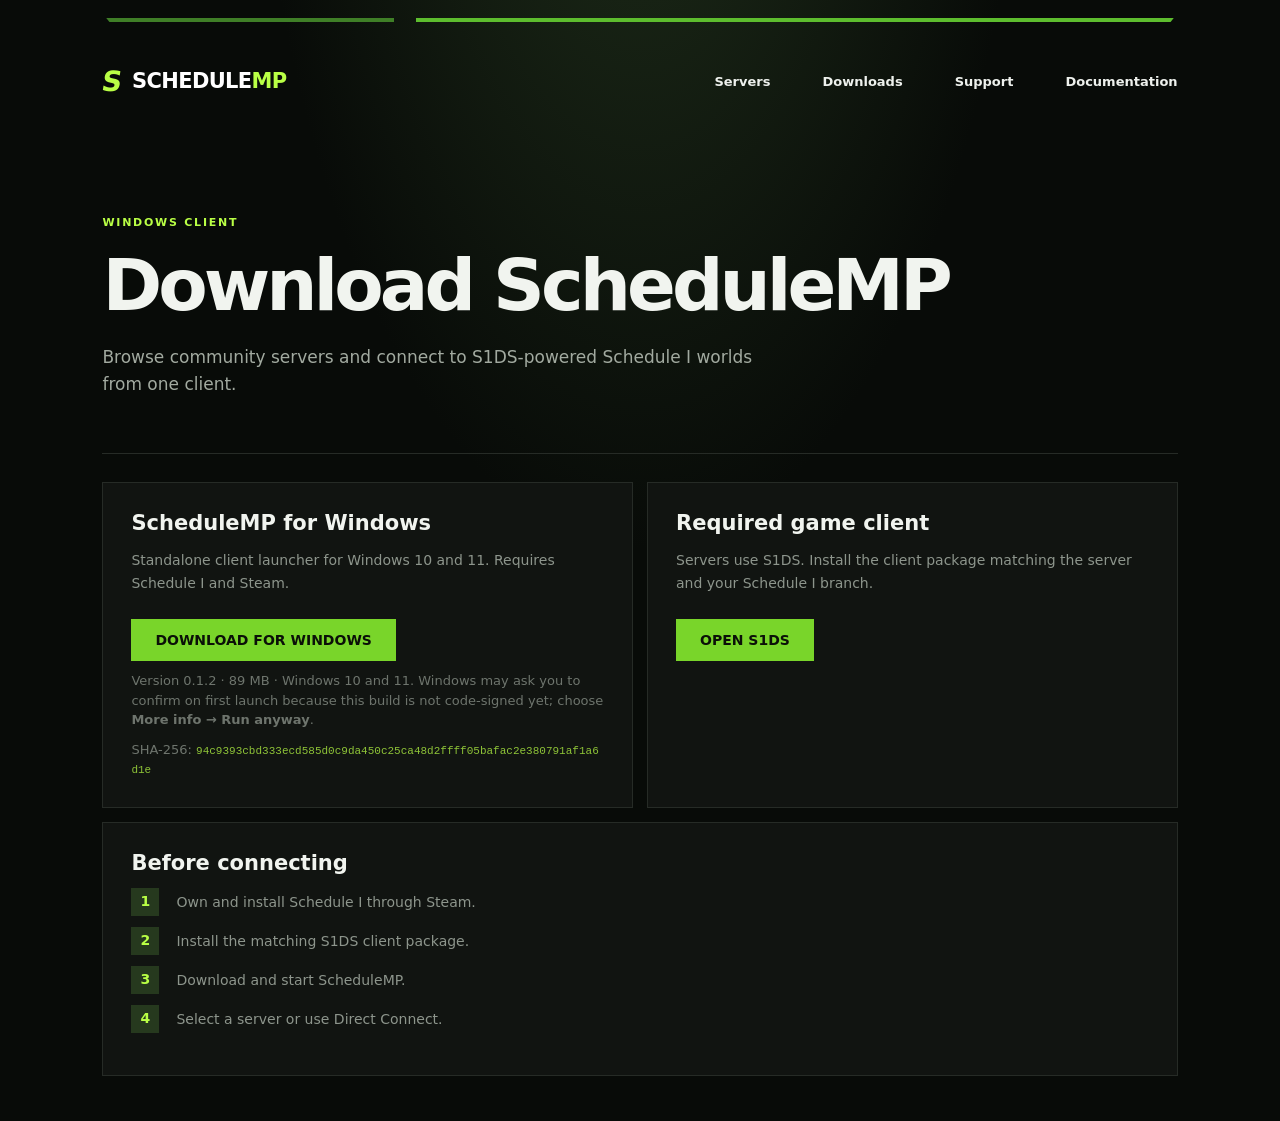
==== downloads/index.html @ af7a6484 "Add in-game auto-connect bridge to ScheduleMP 0.1.2" ====
<!doctype html><html lang="en"><head><meta charset="utf-8"><meta name="viewport" content="width=device-width,initial-scale=1"><title>Downloads — ScheduleMP</title><link rel="stylesheet" href="/styles.css"><link rel="stylesheet" href="/content-pages.css"></head><body><div class="accent-line"></div><header class="topbar"><a class="brand" href="/"><span class="brand-mark">S</span><strong>SCHEDULE<span>MP</span></strong></a><nav><a href="/">Servers</a><a href="/downloads">Downloads</a><a href="/support">Support</a><a href="/docs">Documentation</a></nav></header><main class="content-page"><section class="page-hero"><p class="eyebrow">WINDOWS CLIENT</p><h1>Download ScheduleMP</h1><p>Browse community servers and connect to S1DS-powered Schedule I worlds from one client.</p></section><section class="content-grid"><article class="content-card"><h2>ScheduleMP for Windows</h2><p>Standalone client launcher for Windows 10 and 11. Requires Schedule I and Steam.</p><a class="green-button" href="/files/ScheduleMP.exe">DOWNLOAD FOR WINDOWS</a><p class="note">Version 0.1.2 &middot; 89 MB &middot; Windows 10 and 11. Windows may ask you to confirm on first launch because this build is not code-signed yet; choose <strong>More info &rarr; Run anyway</strong>.</p><p class="note">SHA-256: <code>94c9393cbd333ecd585d0c9da450c25ca48d2ffff05bafac2e380791af1a6d1e</code></p></article><article class="content-card"><h2>Required game client</h2><p>Servers use S1DS. Install the client package matching the server and your Schedule I branch.</p><a class="green-button" href="https://s1servers.com/">OPEN S1DS</a></article><article class="content-card wide"><h2>Before connecting</h2><ol class="steps"><li>Own and install Schedule I through Steam.</li><li>Install the matching S1DS client package.</li><li>Download and start ScheduleMP.</li><li>Select a server or use Direct Connect.</li></ol></article></section></main></body></html>
---- styles.css ----
:root{color-scheme:dark;--bg:#080b08;--surface:#111411;--surface2:#171a17;--line:#262b26;--text:#f1f4ef;--muted:#8d958c;--green:#79d52a;--lime:#b9ff45;font-family:Inter,"Segoe UI",system-ui,sans-serif}*{box-sizing:border-box}body{margin:0;min-height:100vh;color:var(--text);background:radial-gradient(ellipse at 50% -30%,#20301b 0,transparent 43%),var(--bg);font-size:14px}.accent-line{position:fixed;z-index:10;top:18px;left:8.3%;right:8.3%;height:4px;background:linear-gradient(90deg,#3f7f27 0 27%,transparent 27% 29%,#5dbd2e 29% 100%);clip-path:polygon(0 0,100% 0,99.7% 100%,.3% 100%)}.topbar{width:min(1600px,84%);height:148px;margin:auto;display:flex;align-items:center;justify-content:space-between;padding-top:14px}.brand{display:flex;align-items:center;gap:10px;color:#fff;text-decoration:none;font-size:21px;letter-spacing:-.03em}.brand strong span{color:var(--lime)}.brand-mark{font-weight:900;color:var(--lime);font-size:28px;transform:skew(-9deg)}nav{display:flex;gap:52px}nav a{color:#eef1ed;text-decoration:none;font-weight:700;font-size:13px}nav a:hover{color:var(--lime)}main{width:min(1600px,84%);margin:auto;padding-bottom:45px}.search-row{display:grid;grid-template-columns:1fr auto auto auto;gap:10px}.search-wrap{height:42px;border:1px solid var(--line);background:#0d100d;display:flex;align-items:center;padding:0 11px}.search-wrap>span{color:#697168;font-size:21px;margin-right:8px}.search-wrap input{flex:1;height:100%;border:0;outline:0;background:transparent;color:#fff;font:inherit}.search-wrap button{border:0;background:#1d211d;color:#a8afa7;border-radius:4px;font-size:18px}.dark-button,.green-button{height:42px;border:0;padding:0 24px;font-weight:800;color:#fff;background:#171a17;cursor:pointer}.dark-button:hover{background:#222622}.dark-button.square{padding:0;width:44px}.green-button{background:var(--green);color:#0b1008}.green-button:hover{background:#91eb41}.query-help{height:28px;color:#90978e;font-size:11px;padding:6px 10px;border:1px solid #202420;border-top:0;background:#0d100d}.query-help code{background:#282d28;color:#c8cfc6;padding:2px 5px}.filter-panel{margin-top:10px;padding:14px 18px;background:var(--surface2);border:1px solid var(--line);display:flex;gap:28px;align-items:end}.filter-panel[hidden]{display:none}.filter-panel label{display:grid;gap:6px;color:var(--muted);font-size:12px}.filter-panel label:not(:first-child){display:flex;align-items:center;padding-bottom:8px}.filter-panel select{background:#0d100d;color:#fff;border:1px solid #303630;padding:8px 12px;min-width:180px}.browser-grid{display:grid;grid-template-columns:minmax(0,2.25fr) minmax(320px,1fr);gap:12px;margin-top:10px;min-height:675px}.results-panel,.featured-panel{background:var(--surface);border:1px solid #181c18}.panel-title{height:52px;padding:0 18px;display:flex;align-items:center;justify-content:space-between;border-bottom:1px solid var(--line);font-size:12px}.panel-title span{color:#707870;font-size:10px}.server-list{padding:7px}.server{display:grid;grid-template-columns:48px minmax(0,1fr) 82px 92px 42px 106px;gap:13px;align-items:center;min-height:68px;padding:8px 12px;border-bottom:1px solid #242824;cursor:pointer}.server:hover{background:#1b1f1b}.server-icon{display:grid;place-items:center;width:42px;height:42px;border-radius:4px;background:linear-gradient(140deg,#99e839,#477725);color:#102008;font-size:21px;font-weight:900}.server h3{margin:0 0 5px;font-size:14px}.server p{margin:0;color:var(--muted);font-size:11px;white-space:nowrap;overflow:hidden;text-overflow:ellipsis}.server-tags{margin-top:5px;color:#7d857c;font-size:10px}.population strong{font-size:13px}.population span,.peak span{display:block;color:#757d75;font-size:10px;margin-top:3px}.favorite{border:0;background:transparent;color:#656d65;font-size:19px;cursor:pointer}.favorite.on{color:var(--lime)}.join{min-width:106px;white-space:nowrap;border:1px solid #4d5e45;background:#263120;color:#dfffbe;font-weight:800;padding:9px;cursor:pointer}.join:hover{background:var(--green);color:#0b1008}.featured-list{padding:12px 18px}.featured{display:grid;grid-template-columns:38px minmax(0,1fr) auto;gap:10px;align-items:center;padding:9px 0;cursor:pointer}.featured:hover h4{color:var(--lime)}.featured .server-icon{width:32px;height:32px;font-size:16px}.featured h4{margin:0 0 4px;font-size:12px}.featured p{margin:0;white-space:nowrap;overflow:hidden;text-overflow:ellipsis;color:#858d84;font-size:10px}.featured-count{text-align:right;color:#c3c9c1;font-size:12px}.featured-count small{display:block;color:#747c73;margin-top:3px}.featured-footer{margin:8px 18px;padding-top:14px;border-top:1px solid var(--line);color:#656d65;font-size:10px}.empty{display:grid;place-items:center;min-height:570px;color:#747c73;text-align:center}.empty strong{display:block;color:#aeb5ac;margin-bottom:7px}dialog{width:min(570px,calc(100% - 30px));border:1px solid #353d34;background:#151915;color:#fff;padding:0;box-shadow:0 25px 100px #000}dialog::backdrop{background:#000b;backdrop-filter:blur(3px)}dialog form{padding:32px;display:grid;grid-template-columns:1fr 130px;gap:15px}dialog h2{font-size:28px;margin:0}dialog p{grid-column:1/-1;margin:0;color:var(--muted)}dialog .eyebrow{color:var(--lime);font-size:10px;letter-spacing:.16em;font-weight:900}.dialog-close{position:absolute;right:15px;top:12px;border:0;background:none;color:#aaa;font-size:25px}dialog label{color:#a8afa7;font-size:11px}dialog input{display:block;width:100%;margin-top:7px;padding:12px;background:#0b0e0b;color:#fff;border:1px solid #343a34}dialog label:nth-of-type(3),dialog .green-button{grid-column:1/-1}#toast{position:fixed;right:24px;bottom:24px;padding:12px 17px;background:#202620;border:1px solid #455244;opacity:0;transform:translateY(10px);transition:.2s;pointer-events:none}#toast.show{opacity:1;transform:none}@media(max-width:1000px){.topbar,main{width:94%}nav{gap:18px}.browser-grid{grid-template-columns:1fr}.featured-panel{display:none}.server{grid-template-columns:42px minmax(0,1fr) 75px 42px 106px}.peak{display:none}}@media(max-width:700px){.topbar{height:auto;padding:48px 0 24px}.topbar nav{display:none}.search-row{grid-template-columns:1fr auto}.search-wrap{grid-column:1/-1}.dark-button.square{display:none}.browser-grid{min-height:500px}.server{grid-template-columns:38px 1fr 68px}.server .join{grid-column:2/-1}.server-tags{display:none}.empty{min-height:400px}.query-help{height:auto}.filter-panel{flex-direction:column;align-items:start}}
---- content-pages.css ----
.content-page{max-width:1100px}.page-hero{padding:55px 0 38px;border-bottom:1px solid var(--line)}.page-hero .eyebrow{color:var(--lime);font-size:11px;font-weight:900;letter-spacing:.16em}.page-hero h1{font-size:clamp(38px,7vw,72px);letter-spacing:-.055em;margin:8px 0 15px}.page-hero p{max-width:690px;color:#a2aaa0;font-size:17px;line-height:1.6}.content-grid{display:grid;grid-template-columns:repeat(2,1fr);gap:14px;margin-top:28px}.content-card{background:var(--surface);border:1px solid var(--line);padding:28px}.content-card h2{margin:0 0 10px;font-size:21px}.content-card p,.content-card li{color:var(--muted);line-height:1.65}.content-card .green-button{display:inline-flex;align-items:center;text-decoration:none;margin-top:10px}.content-card code{color:var(--lime)}.wide{grid-column:1/-1}.steps{counter-reset:step;list-style:none;padding:0}.steps li{counter-increment:step;margin:16px 0;padding-left:45px;position:relative}.steps li:before{content:counter(step);position:absolute;left:0;top:-3px;width:28px;height:28px;display:grid;place-items:center;background:#26391e;color:var(--lime);font-weight:900}@media(max-width:700px){.content-grid{grid-template-columns:1fr}.wide{grid-column:auto}}

/* Download metadata under the button: version, size, SmartScreen note, checksum. */
.content-card .note {
  margin: 10px 0 0;
  font-size: 13px;
  line-height: 1.5;
  opacity: 0.75;
}
.content-card .note code {
  font-family: ui-monospace, SFMono-Regular, Menlo, Consolas, monospace;
  font-size: 11px;
  word-break: break-all;
}
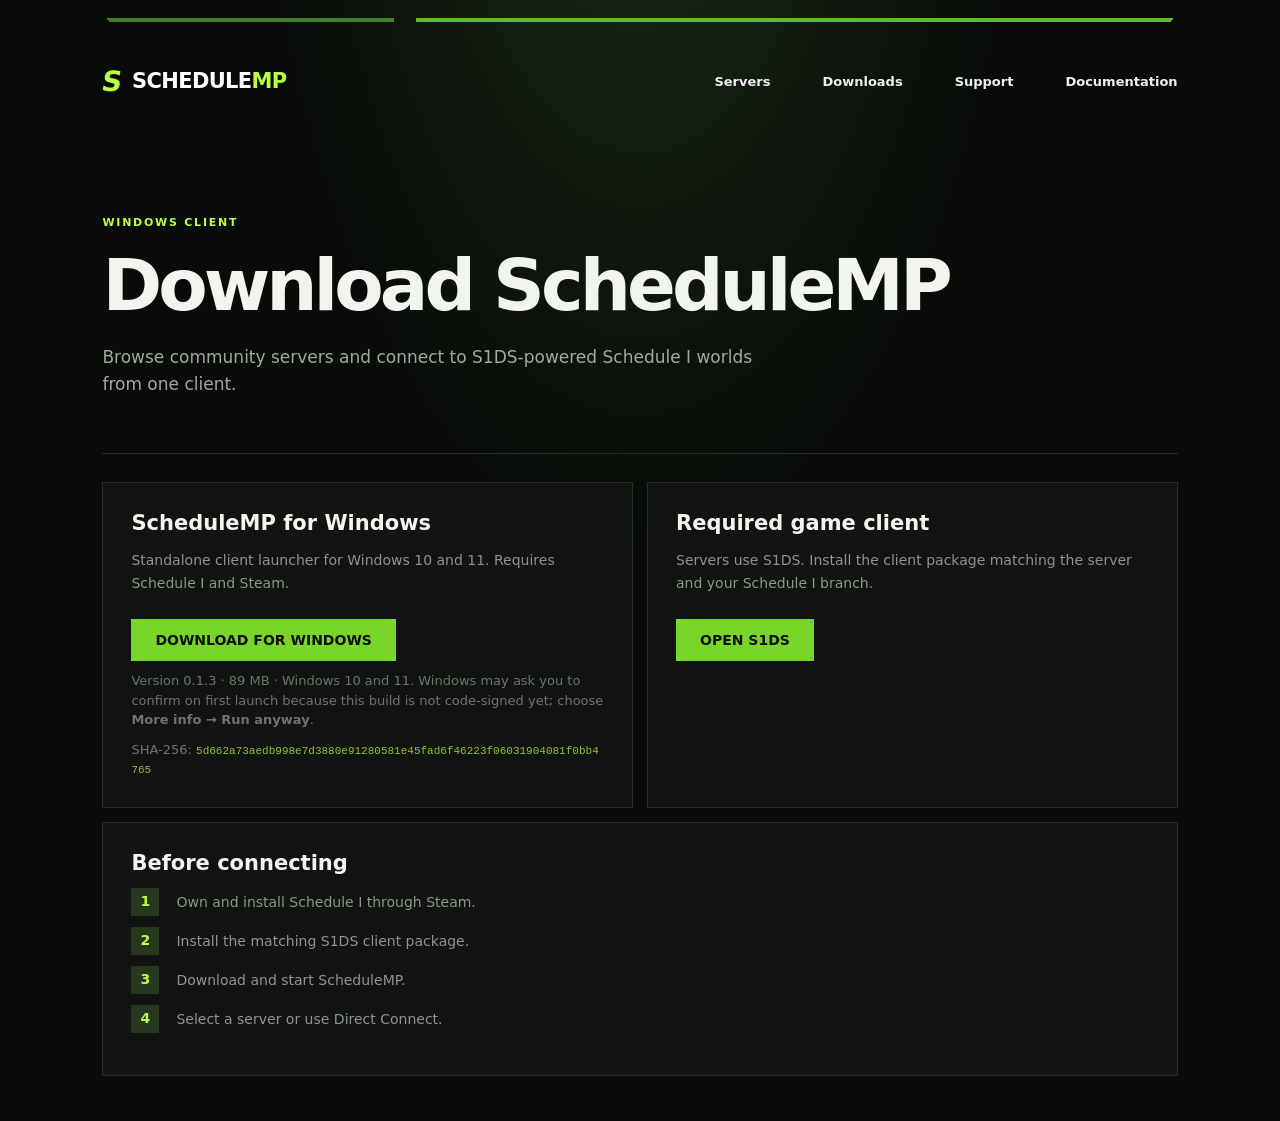
==== commit 2c3620fa: "Publish local-server aware ScheduleMP 0.1.3 launcher" ====
--- a/downloads/index.html
+++ b/downloads/index.html
@@ -1 +1 @@
-<!doctype html><html lang="en"><head><meta charset="utf-8"><meta name="viewport" content="width=device-width,initial-scale=1"><title>Downloads — ScheduleMP</title><link rel="stylesheet" href="/styles.css"><link rel="stylesheet" href="/content-pages.css"></head><body><div class="accent-line"></div><header class="topbar"><a class="brand" href="/"><span class="brand-mark">S</span><strong>SCHEDULE<span>MP</span></strong></a><nav><a href="/">Servers</a><a href="/downloads">Downloads</a><a href="/support">Support</a><a href="/docs">Documentation</a></nav></header><main class="content-page"><section class="page-hero"><p class="eyebrow">WINDOWS CLIENT</p><h1>Download ScheduleMP</h1><p>Browse community servers and connect to S1DS-powered Schedule I worlds from one client.</p></section><section class="content-grid"><article class="content-card"><h2>ScheduleMP for Windows</h2><p>Standalone client launcher for Windows 10 and 11. Requires Schedule I and Steam.</p><a class="green-button" href="/files/ScheduleMP.exe">DOWNLOAD FOR WINDOWS</a><p class="note">Version 0.1.2 &middot; 89 MB &middot; Windows 10 and 11. Windows may ask you to confirm on first launch because this build is not code-signed yet; choose <strong>More info &rarr; Run anyway</strong>.</p><p class="note">SHA-256: <code>94c9393cbd333ecd585d0c9da450c25ca48d2ffff05bafac2e380791af1a6d1e</code></p></article><article class="content-card"><h2>Required game client</h2><p>Servers use S1DS. Install the client package matching the server and your Schedule I branch.</p><a class="green-button" href="https://s1servers.com/">OPEN S1DS</a></article><article class="content-card wide"><h2>Before connecting</h2><ol class="steps"><li>Own and install Schedule I through Steam.</li><li>Install the matching S1DS client package.</li><li>Download and start ScheduleMP.</li><li>Select a server or use Direct Connect.</li></ol></article></section></main></body></html>
+<!doctype html><html lang="en"><head><meta charset="utf-8"><meta name="viewport" content="width=device-width,initial-scale=1"><title>Downloads — ScheduleMP</title><link rel="stylesheet" href="/styles.css"><link rel="stylesheet" href="/content-pages.css"></head><body><div class="accent-line"></div><header class="topbar"><a class="brand" href="/"><span class="brand-mark">S</span><strong>SCHEDULE<span>MP</span></strong></a><nav><a href="/">Servers</a><a href="/downloads">Downloads</a><a href="/support">Support</a><a href="/docs">Documentation</a></nav></header><main class="content-page"><section class="page-hero"><p class="eyebrow">WINDOWS CLIENT</p><h1>Download ScheduleMP</h1><p>Browse community servers and connect to S1DS-powered Schedule I worlds from one client.</p></section><section class="content-grid"><article class="content-card"><h2>ScheduleMP for Windows</h2><p>Standalone client launcher for Windows 10 and 11. Requires Schedule I and Steam.</p><a class="green-button" href="/files/ScheduleMP.exe">DOWNLOAD FOR WINDOWS</a><p class="note">Version 0.1.3 &middot; 89 MB &middot; Windows 10 and 11. Windows may ask you to confirm on first launch because this build is not code-signed yet; choose <strong>More info &rarr; Run anyway</strong>.</p><p class="note">SHA-256: <code>5d662a73aedb998e7d3880e91280581e45fad6f46223f06031904081f0bb4765</code></p></article><article class="content-card"><h2>Required game client</h2><p>Servers use S1DS. Install the client package matching the server and your Schedule I branch.</p><a class="green-button" href="https://s1servers.com/">OPEN S1DS</a></article><article class="content-card wide"><h2>Before connecting</h2><ol class="steps"><li>Own and install Schedule I through Steam.</li><li>Install the matching S1DS client package.</li><li>Download and start ScheduleMP.</li><li>Select a server or use Direct Connect.</li></ol></article></section></main></body></html>
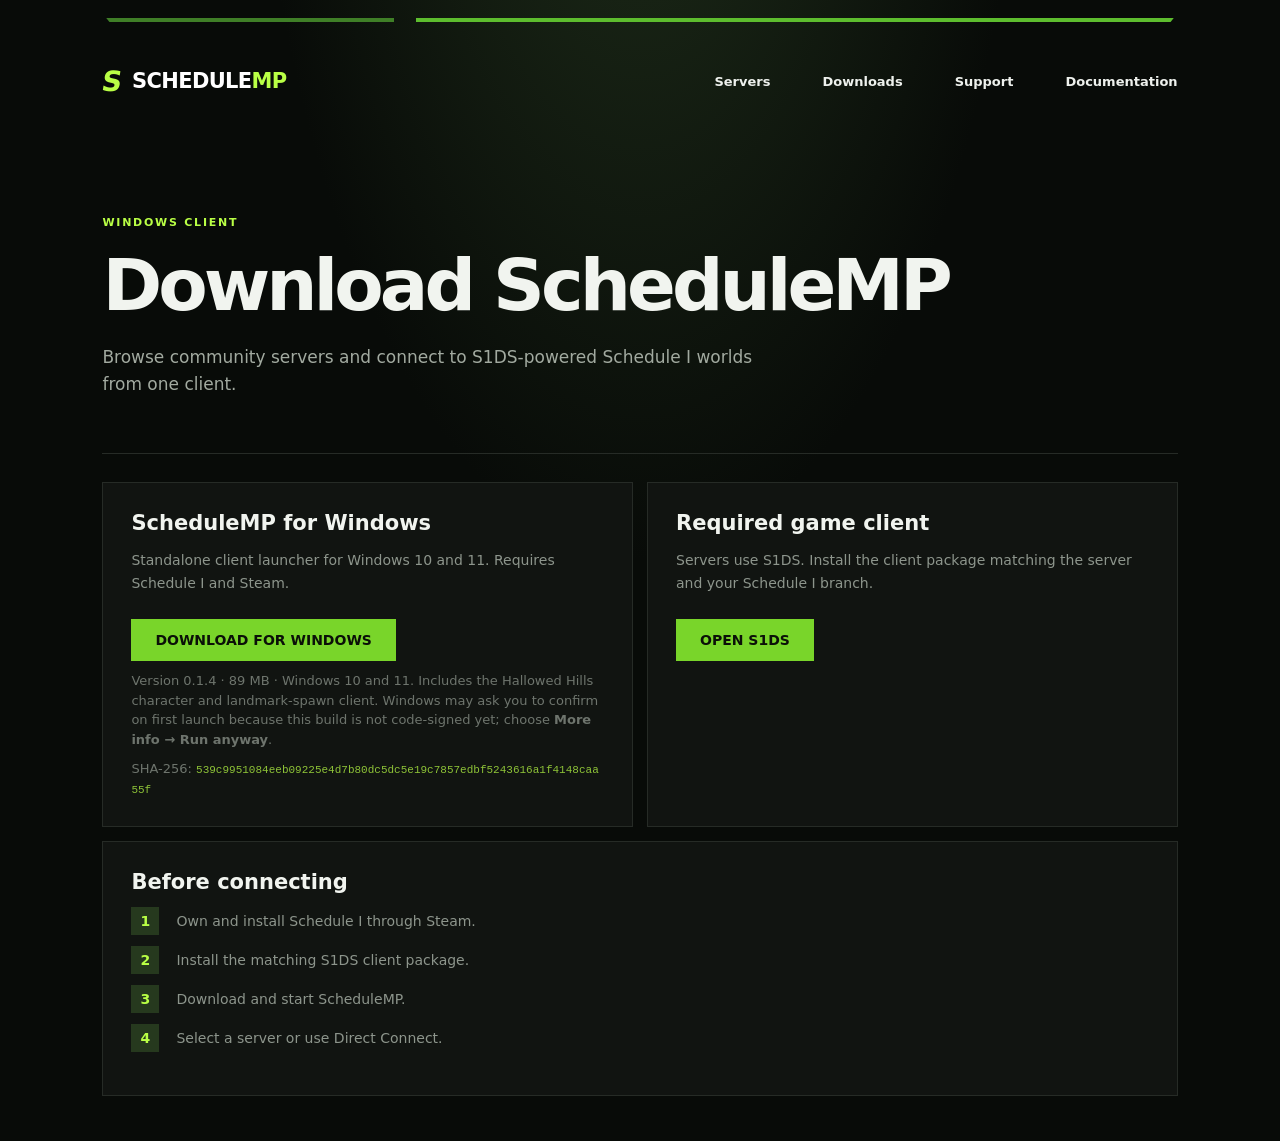
==== commit a2ac1e66: "Release ScheduleMP 0.1.4 with Hallowed Hills client" ====
--- a/downloads/index.html
+++ b/downloads/index.html
@@ -1 +1 @@
-<!doctype html><html lang="en"><head><meta charset="utf-8"><meta name="viewport" content="width=device-width,initial-scale=1"><title>Downloads — ScheduleMP</title><link rel="stylesheet" href="/styles.css"><link rel="stylesheet" href="/content-pages.css"></head><body><div class="accent-line"></div><header class="topbar"><a class="brand" href="/"><span class="brand-mark">S</span><strong>SCHEDULE<span>MP</span></strong></a><nav><a href="/">Servers</a><a href="/downloads">Downloads</a><a href="/support">Support</a><a href="/docs">Documentation</a></nav></header><main class="content-page"><section class="page-hero"><p class="eyebrow">WINDOWS CLIENT</p><h1>Download ScheduleMP</h1><p>Browse community servers and connect to S1DS-powered Schedule I worlds from one client.</p></section><section class="content-grid"><article class="content-card"><h2>ScheduleMP for Windows</h2><p>Standalone client launcher for Windows 10 and 11. Requires Schedule I and Steam.</p><a class="green-button" href="/files/ScheduleMP.exe">DOWNLOAD FOR WINDOWS</a><p class="note">Version 0.1.3 &middot; 89 MB &middot; Windows 10 and 11. Windows may ask you to confirm on first launch because this build is not code-signed yet; choose <strong>More info &rarr; Run anyway</strong>.</p><p class="note">SHA-256: <code>5d662a73aedb998e7d3880e91280581e45fad6f46223f06031904081f0bb4765</code></p></article><article class="content-card"><h2>Required game client</h2><p>Servers use S1DS. Install the client package matching the server and your Schedule I branch.</p><a class="green-button" href="https://s1servers.com/">OPEN S1DS</a></article><article class="content-card wide"><h2>Before connecting</h2><ol class="steps"><li>Own and install Schedule I through Steam.</li><li>Install the matching S1DS client package.</li><li>Download and start ScheduleMP.</li><li>Select a server or use Direct Connect.</li></ol></article></section></main></body></html>
+<!doctype html><html lang="en"><head><meta charset="utf-8"><meta name="viewport" content="width=device-width,initial-scale=1"><title>Downloads — ScheduleMP</title><link rel="stylesheet" href="/styles.css"><link rel="stylesheet" href="/content-pages.css"></head><body><div class="accent-line"></div><header class="topbar"><a class="brand" href="/"><span class="brand-mark">S</span><strong>SCHEDULE<span>MP</span></strong></a><nav><a href="/">Servers</a><a href="/downloads">Downloads</a><a href="/support">Support</a><a href="/docs">Documentation</a></nav></header><main class="content-page"><section class="page-hero"><p class="eyebrow">WINDOWS CLIENT</p><h1>Download ScheduleMP</h1><p>Browse community servers and connect to S1DS-powered Schedule I worlds from one client.</p></section><section class="content-grid"><article class="content-card"><h2>ScheduleMP for Windows</h2><p>Standalone client launcher for Windows 10 and 11. Requires Schedule I and Steam.</p><a class="green-button" href="/files/ScheduleMP.exe">DOWNLOAD FOR WINDOWS</a><p class="note">Version 0.1.4 &middot; 89 MB &middot; Windows 10 and 11. Includes the Hallowed Hills character and landmark-spawn client. Windows may ask you to confirm on first launch because this build is not code-signed yet; choose <strong>More info &rarr; Run anyway</strong>.</p><p class="note">SHA-256: <code>539c9951084eeb09225e4d7b80dc5dc5e19c7857edbf5243616a1f4148caa55f</code></p></article><article class="content-card"><h2>Required game client</h2><p>Servers use S1DS. Install the client package matching the server and your Schedule I branch.</p><a class="green-button" href="https://s1servers.com/">OPEN S1DS</a></article><article class="content-card wide"><h2>Before connecting</h2><ol class="steps"><li>Own and install Schedule I through Steam.</li><li>Install the matching S1DS client package.</li><li>Download and start ScheduleMP.</li><li>Select a server or use Direct Connect.</li></ol></article></section></main></body></html>
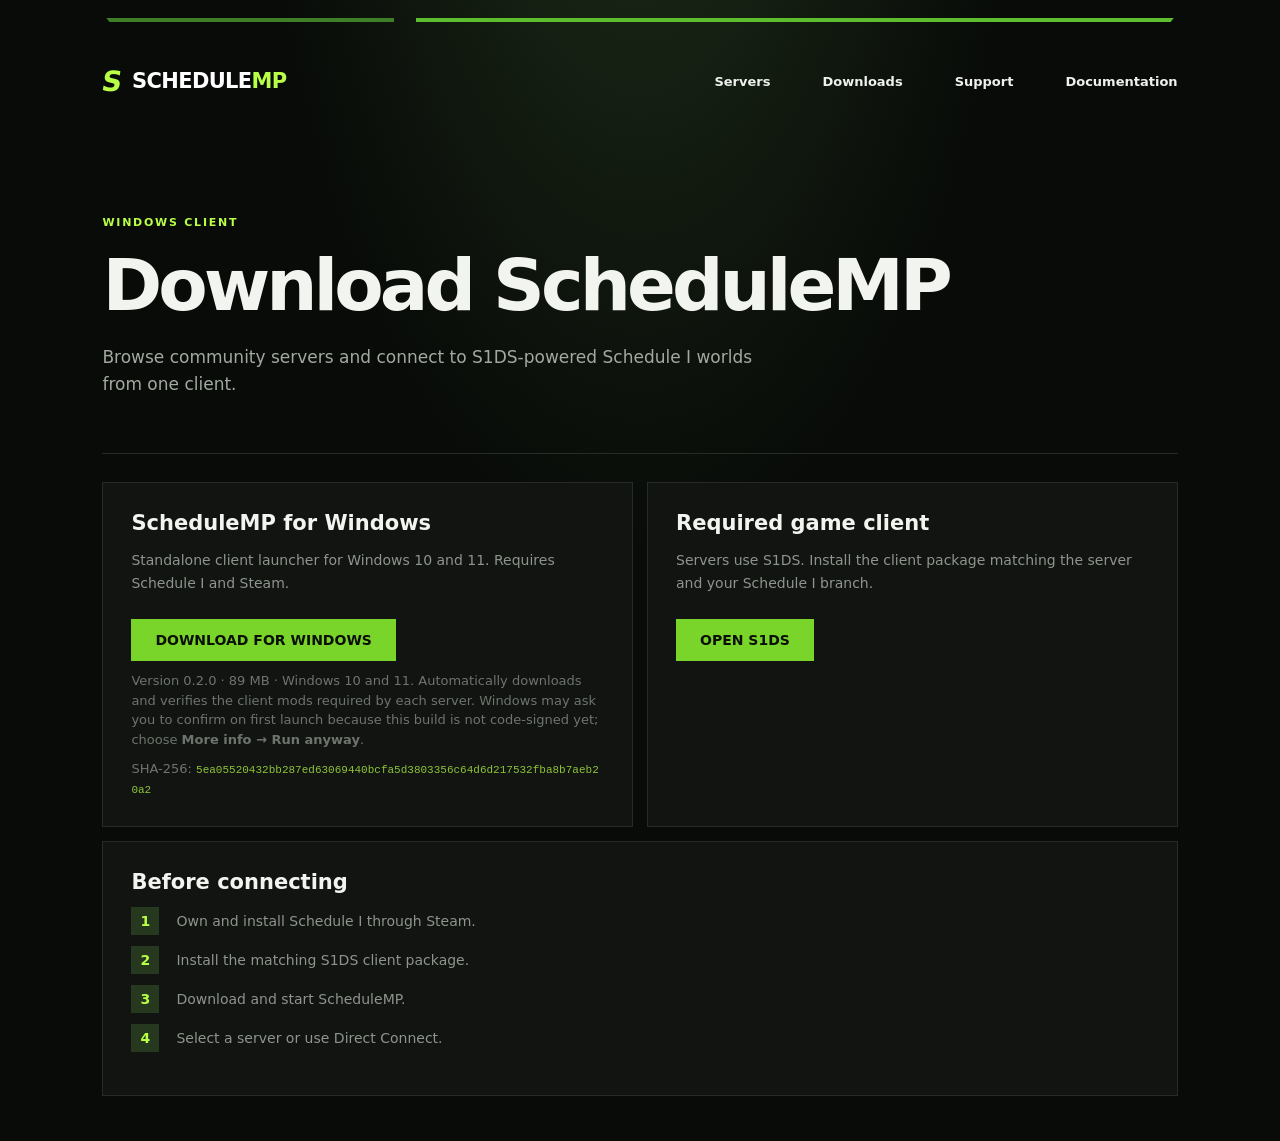
==== commit aa85209a: "Add verified per-server client mod downloads" ====
--- a/downloads/index.html
+++ b/downloads/index.html
@@ -1 +1 @@
-<!doctype html><html lang="en"><head><meta charset="utf-8"><meta name="viewport" content="width=device-width,initial-scale=1"><title>Downloads — ScheduleMP</title><link rel="stylesheet" href="/styles.css"><link rel="stylesheet" href="/content-pages.css"></head><body><div class="accent-line"></div><header class="topbar"><a class="brand" href="/"><span class="brand-mark">S</span><strong>SCHEDULE<span>MP</span></strong></a><nav><a href="/">Servers</a><a href="/downloads">Downloads</a><a href="/support">Support</a><a href="/docs">Documentation</a></nav></header><main class="content-page"><section class="page-hero"><p class="eyebrow">WINDOWS CLIENT</p><h1>Download ScheduleMP</h1><p>Browse community servers and connect to S1DS-powered Schedule I worlds from one client.</p></section><section class="content-grid"><article class="content-card"><h2>ScheduleMP for Windows</h2><p>Standalone client launcher for Windows 10 and 11. Requires Schedule I and Steam.</p><a class="green-button" href="/files/ScheduleMP.exe">DOWNLOAD FOR WINDOWS</a><p class="note">Version 0.1.4 &middot; 89 MB &middot; Windows 10 and 11. Includes the Hallowed Hills character and landmark-spawn client. Windows may ask you to confirm on first launch because this build is not code-signed yet; choose <strong>More info &rarr; Run anyway</strong>.</p><p class="note">SHA-256: <code>539c9951084eeb09225e4d7b80dc5dc5e19c7857edbf5243616a1f4148caa55f</code></p></article><article class="content-card"><h2>Required game client</h2><p>Servers use S1DS. Install the client package matching the server and your Schedule I branch.</p><a class="green-button" href="https://s1servers.com/">OPEN S1DS</a></article><article class="content-card wide"><h2>Before connecting</h2><ol class="steps"><li>Own and install Schedule I through Steam.</li><li>Install the matching S1DS client package.</li><li>Download and start ScheduleMP.</li><li>Select a server or use Direct Connect.</li></ol></article></section></main></body></html>
+<!doctype html><html lang="en"><head><meta charset="utf-8"><meta name="viewport" content="width=device-width,initial-scale=1"><title>Downloads — ScheduleMP</title><link rel="stylesheet" href="/styles.css"><link rel="stylesheet" href="/content-pages.css"></head><body><div class="accent-line"></div><header class="topbar"><a class="brand" href="/"><span class="brand-mark">S</span><strong>SCHEDULE<span>MP</span></strong></a><nav><a href="/">Servers</a><a href="/downloads">Downloads</a><a href="/support">Support</a><a href="/docs">Documentation</a></nav></header><main class="content-page"><section class="page-hero"><p class="eyebrow">WINDOWS CLIENT</p><h1>Download ScheduleMP</h1><p>Browse community servers and connect to S1DS-powered Schedule I worlds from one client.</p></section><section class="content-grid"><article class="content-card"><h2>ScheduleMP for Windows</h2><p>Standalone client launcher for Windows 10 and 11. Requires Schedule I and Steam.</p><a class="green-button" href="/files/ScheduleMP.exe">DOWNLOAD FOR WINDOWS</a><p class="note">Version 0.2.0 &middot; 89 MB &middot; Windows 10 and 11. Automatically downloads and verifies the client mods required by each server. Windows may ask you to confirm on first launch because this build is not code-signed yet; choose <strong>More info &rarr; Run anyway</strong>.</p><p class="note">SHA-256: <code>5ea05520432bb287ed63069440bcfa5d3803356c64d6d217532fba8b7aeb20a2</code></p></article><article class="content-card"><h2>Required game client</h2><p>Servers use S1DS. Install the client package matching the server and your Schedule I branch.</p><a class="green-button" href="https://s1servers.com/">OPEN S1DS</a></article><article class="content-card wide"><h2>Before connecting</h2><ol class="steps"><li>Own and install Schedule I through Steam.</li><li>Install the matching S1DS client package.</li><li>Download and start ScheduleMP.</li><li>Select a server or use Direct Connect.</li></ol></article></section></main></body></html>
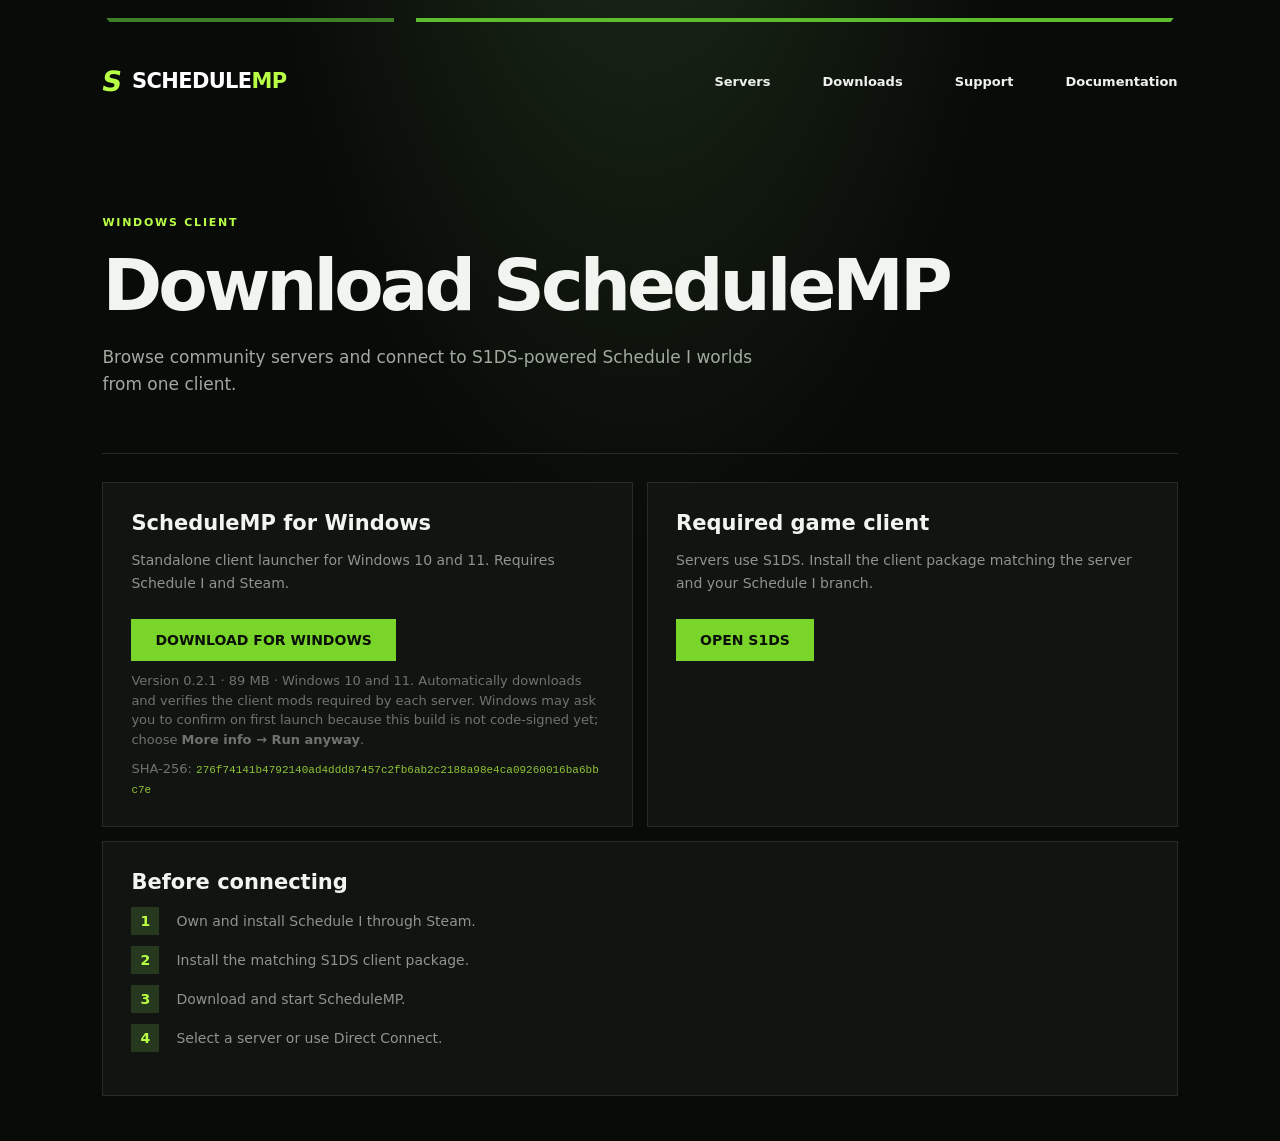
==== commit 0740adae: "Release secure ScheduleMP mod updater 0.2.1" ====
--- a/downloads/index.html
+++ b/downloads/index.html
@@ -1 +1 @@
-<!doctype html><html lang="en"><head><meta charset="utf-8"><meta name="viewport" content="width=device-width,initial-scale=1"><title>Downloads — ScheduleMP</title><link rel="stylesheet" href="/styles.css"><link rel="stylesheet" href="/content-pages.css"></head><body><div class="accent-line"></div><header class="topbar"><a class="brand" href="/"><span class="brand-mark">S</span><strong>SCHEDULE<span>MP</span></strong></a><nav><a href="/">Servers</a><a href="/downloads">Downloads</a><a href="/support">Support</a><a href="/docs">Documentation</a></nav></header><main class="content-page"><section class="page-hero"><p class="eyebrow">WINDOWS CLIENT</p><h1>Download ScheduleMP</h1><p>Browse community servers and connect to S1DS-powered Schedule I worlds from one client.</p></section><section class="content-grid"><article class="content-card"><h2>ScheduleMP for Windows</h2><p>Standalone client launcher for Windows 10 and 11. Requires Schedule I and Steam.</p><a class="green-button" href="/files/ScheduleMP.exe">DOWNLOAD FOR WINDOWS</a><p class="note">Version 0.2.0 &middot; 89 MB &middot; Windows 10 and 11. Automatically downloads and verifies the client mods required by each server. Windows may ask you to confirm on first launch because this build is not code-signed yet; choose <strong>More info &rarr; Run anyway</strong>.</p><p class="note">SHA-256: <code>5ea05520432bb287ed63069440bcfa5d3803356c64d6d217532fba8b7aeb20a2</code></p></article><article class="content-card"><h2>Required game client</h2><p>Servers use S1DS. Install the client package matching the server and your Schedule I branch.</p><a class="green-button" href="https://s1servers.com/">OPEN S1DS</a></article><article class="content-card wide"><h2>Before connecting</h2><ol class="steps"><li>Own and install Schedule I through Steam.</li><li>Install the matching S1DS client package.</li><li>Download and start ScheduleMP.</li><li>Select a server or use Direct Connect.</li></ol></article></section></main></body></html>
+<!doctype html><html lang="en"><head><meta charset="utf-8"><meta name="viewport" content="width=device-width,initial-scale=1"><title>Downloads — ScheduleMP</title><link rel="stylesheet" href="/styles.css"><link rel="stylesheet" href="/content-pages.css"></head><body><div class="accent-line"></div><header class="topbar"><a class="brand" href="/"><span class="brand-mark">S</span><strong>SCHEDULE<span>MP</span></strong></a><nav><a href="/">Servers</a><a href="/downloads">Downloads</a><a href="/support">Support</a><a href="/docs">Documentation</a></nav></header><main class="content-page"><section class="page-hero"><p class="eyebrow">WINDOWS CLIENT</p><h1>Download ScheduleMP</h1><p>Browse community servers and connect to S1DS-powered Schedule I worlds from one client.</p></section><section class="content-grid"><article class="content-card"><h2>ScheduleMP for Windows</h2><p>Standalone client launcher for Windows 10 and 11. Requires Schedule I and Steam.</p><a class="green-button" href="/files/ScheduleMP.exe">DOWNLOAD FOR WINDOWS</a><p class="note">Version 0.2.1 &middot; 89 MB &middot; Windows 10 and 11. Automatically downloads and verifies the client mods required by each server. Windows may ask you to confirm on first launch because this build is not code-signed yet; choose <strong>More info &rarr; Run anyway</strong>.</p><p class="note">SHA-256: <code>276f74141b4792140ad4ddd87457c2fb6ab2c2188a98e4ca09260016ba6bbc7e</code></p></article><article class="content-card"><h2>Required game client</h2><p>Servers use S1DS. Install the client package matching the server and your Schedule I branch.</p><a class="green-button" href="https://s1servers.com/">OPEN S1DS</a></article><article class="content-card wide"><h2>Before connecting</h2><ol class="steps"><li>Own and install Schedule I through Steam.</li><li>Install the matching S1DS client package.</li><li>Download and start ScheduleMP.</li><li>Select a server or use Direct Connect.</li></ol></article></section></main></body></html>
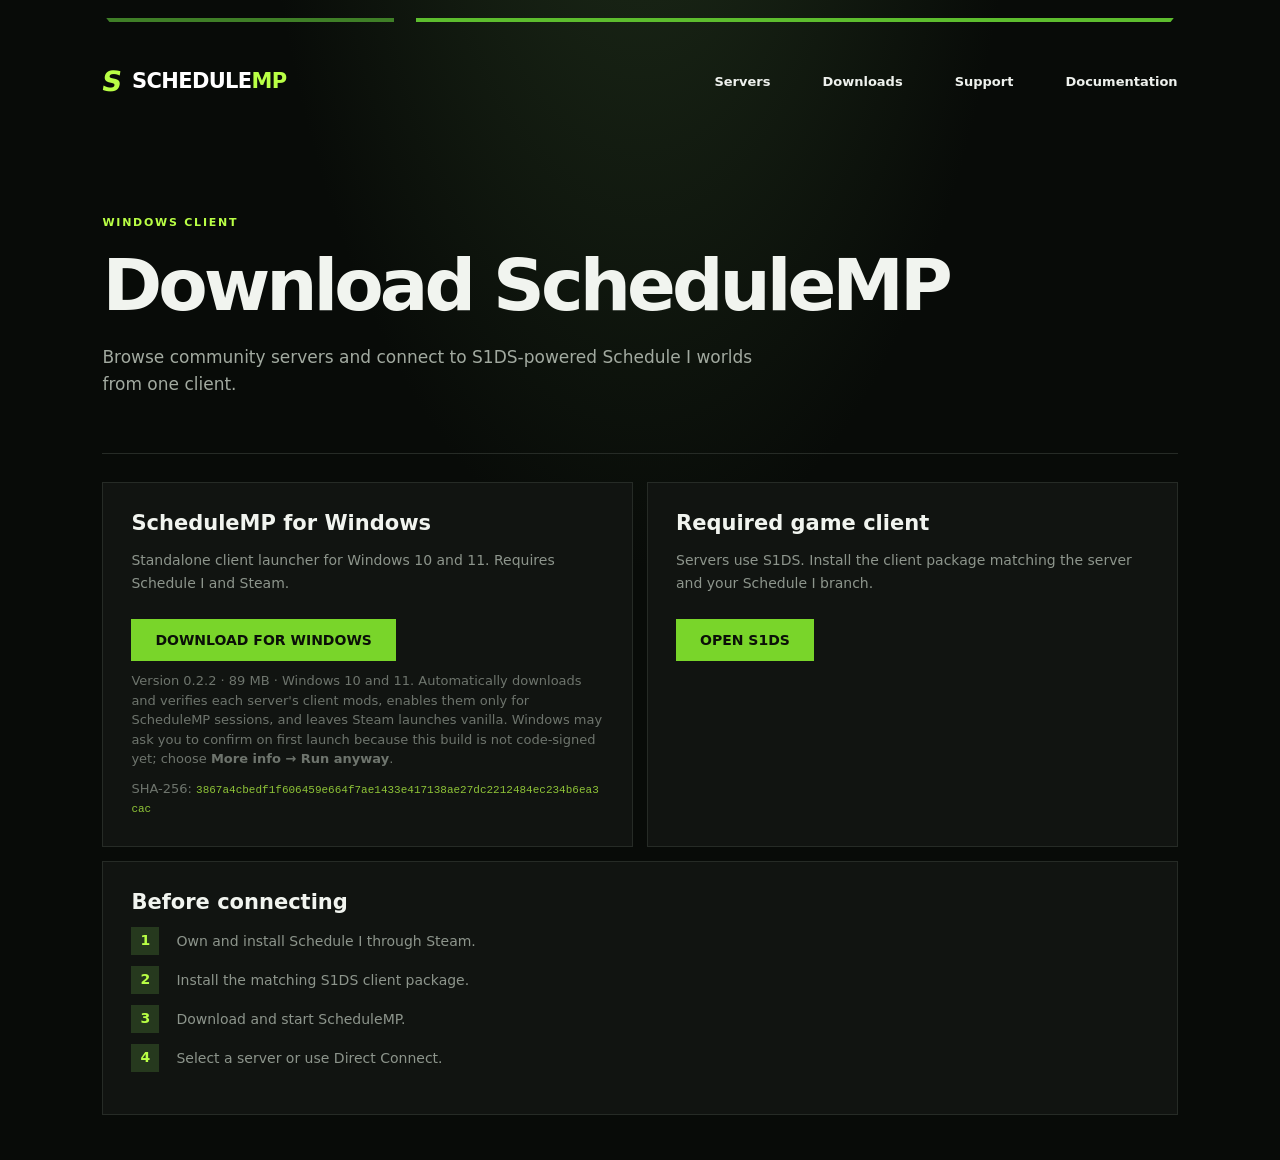
==== commit fa8f6e51: "Publish launcher 0.2.2 with vanilla profile switching" ====
--- a/downloads/index.html
+++ b/downloads/index.html
@@ -1 +1 @@
-<!doctype html><html lang="en"><head><meta charset="utf-8"><meta name="viewport" content="width=device-width,initial-scale=1"><title>Downloads — ScheduleMP</title><link rel="stylesheet" href="/styles.css"><link rel="stylesheet" href="/content-pages.css"></head><body><div class="accent-line"></div><header class="topbar"><a class="brand" href="/"><span class="brand-mark">S</span><strong>SCHEDULE<span>MP</span></strong></a><nav><a href="/">Servers</a><a href="/downloads">Downloads</a><a href="/support">Support</a><a href="/docs">Documentation</a></nav></header><main class="content-page"><section class="page-hero"><p class="eyebrow">WINDOWS CLIENT</p><h1>Download ScheduleMP</h1><p>Browse community servers and connect to S1DS-powered Schedule I worlds from one client.</p></section><section class="content-grid"><article class="content-card"><h2>ScheduleMP for Windows</h2><p>Standalone client launcher for Windows 10 and 11. Requires Schedule I and Steam.</p><a class="green-button" href="/files/ScheduleMP.exe">DOWNLOAD FOR WINDOWS</a><p class="note">Version 0.2.1 &middot; 89 MB &middot; Windows 10 and 11. Automatically downloads and verifies the client mods required by each server. Windows may ask you to confirm on first launch because this build is not code-signed yet; choose <strong>More info &rarr; Run anyway</strong>.</p><p class="note">SHA-256: <code>276f74141b4792140ad4ddd87457c2fb6ab2c2188a98e4ca09260016ba6bbc7e</code></p></article><article class="content-card"><h2>Required game client</h2><p>Servers use S1DS. Install the client package matching the server and your Schedule I branch.</p><a class="green-button" href="https://s1servers.com/">OPEN S1DS</a></article><article class="content-card wide"><h2>Before connecting</h2><ol class="steps"><li>Own and install Schedule I through Steam.</li><li>Install the matching S1DS client package.</li><li>Download and start ScheduleMP.</li><li>Select a server or use Direct Connect.</li></ol></article></section></main></body></html>
+<!doctype html><html lang="en"><head><meta charset="utf-8"><meta name="viewport" content="width=device-width,initial-scale=1"><title>Downloads — ScheduleMP</title><link rel="stylesheet" href="/styles.css"><link rel="stylesheet" href="/content-pages.css"></head><body><div class="accent-line"></div><header class="topbar"><a class="brand" href="/"><span class="brand-mark">S</span><strong>SCHEDULE<span>MP</span></strong></a><nav><a href="/">Servers</a><a href="/downloads">Downloads</a><a href="/support">Support</a><a href="/docs">Documentation</a></nav></header><main class="content-page"><section class="page-hero"><p class="eyebrow">WINDOWS CLIENT</p><h1>Download ScheduleMP</h1><p>Browse community servers and connect to S1DS-powered Schedule I worlds from one client.</p></section><section class="content-grid"><article class="content-card"><h2>ScheduleMP for Windows</h2><p>Standalone client launcher for Windows 10 and 11. Requires Schedule I and Steam.</p><a class="green-button" href="/files/ScheduleMP.exe">DOWNLOAD FOR WINDOWS</a><p class="note">Version 0.2.2 &middot; 89 MB &middot; Windows 10 and 11. Automatically downloads and verifies each server's client mods, enables them only for ScheduleMP sessions, and leaves Steam launches vanilla. Windows may ask you to confirm on first launch because this build is not code-signed yet; choose <strong>More info &rarr; Run anyway</strong>.</p><p class="note">SHA-256: <code>3867a4cbedf1f606459e664f7ae1433e417138ae27dc2212484ec234b6ea3cac</code></p></article><article class="content-card"><h2>Required game client</h2><p>Servers use S1DS. Install the client package matching the server and your Schedule I branch.</p><a class="green-button" href="https://s1servers.com/">OPEN S1DS</a></article><article class="content-card wide"><h2>Before connecting</h2><ol class="steps"><li>Own and install Schedule I through Steam.</li><li>Install the matching S1DS client package.</li><li>Download and start ScheduleMP.</li><li>Select a server or use Direct Connect.</li></ol></article></section></main></body></html>
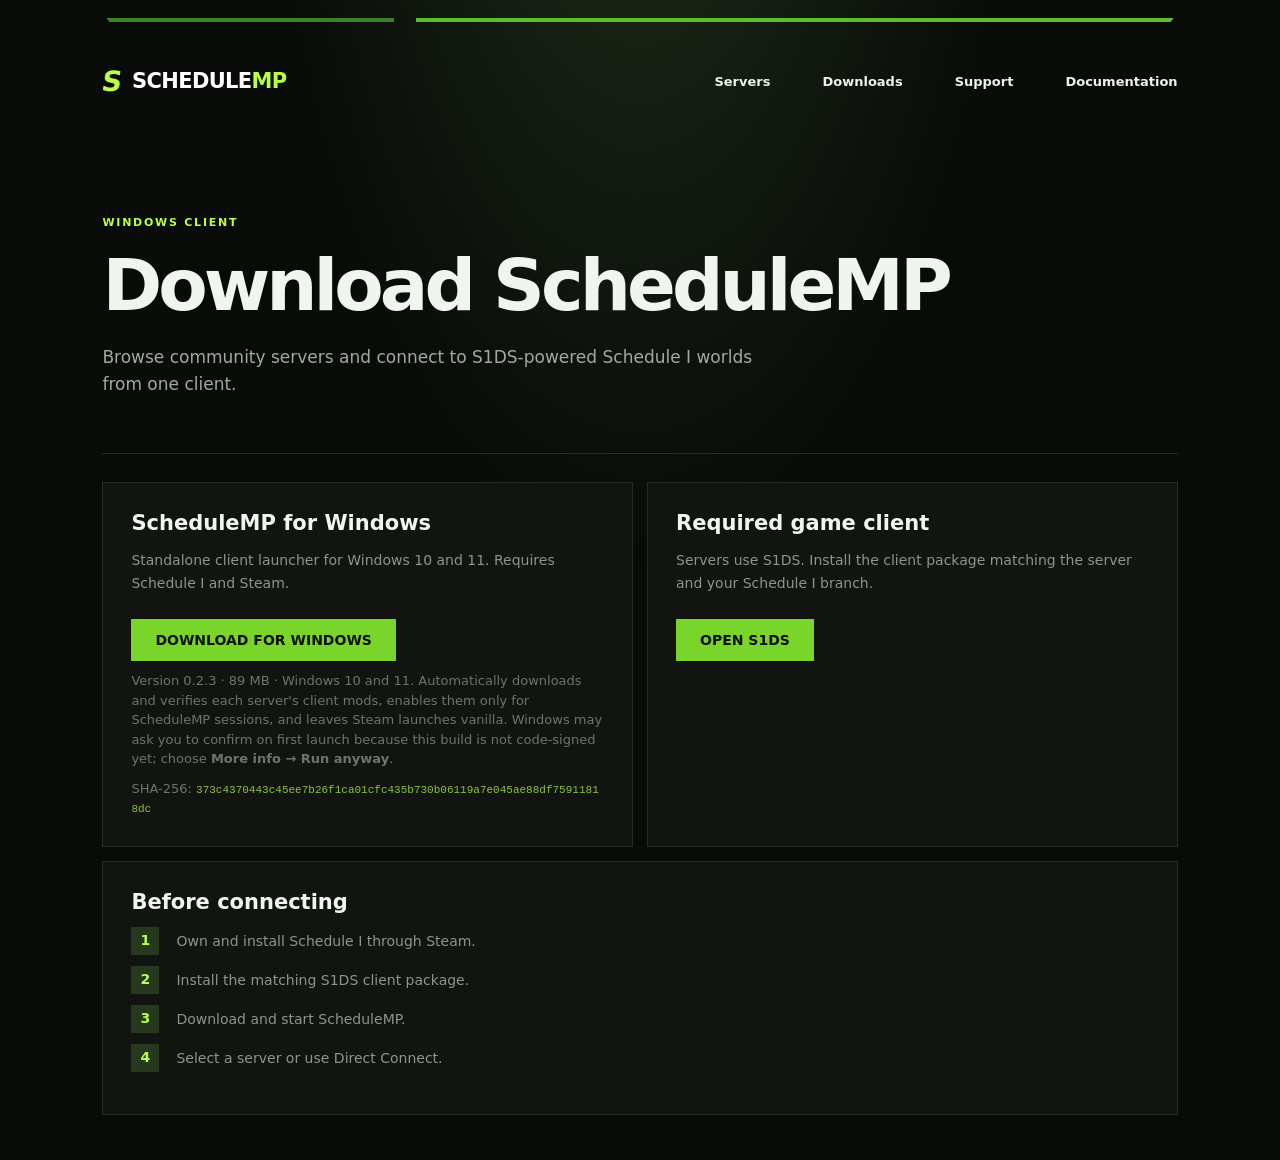
==== commit f9624c54: "Fix direct-connect dialog close button" ====
--- a/downloads/index.html
+++ b/downloads/index.html
@@ -1 +1 @@
-<!doctype html><html lang="en"><head><meta charset="utf-8"><meta name="viewport" content="width=device-width,initial-scale=1"><title>Downloads — ScheduleMP</title><link rel="stylesheet" href="/styles.css"><link rel="stylesheet" href="/content-pages.css"></head><body><div class="accent-line"></div><header class="topbar"><a class="brand" href="/"><span class="brand-mark">S</span><strong>SCHEDULE<span>MP</span></strong></a><nav><a href="/">Servers</a><a href="/downloads">Downloads</a><a href="/support">Support</a><a href="/docs">Documentation</a></nav></header><main class="content-page"><section class="page-hero"><p class="eyebrow">WINDOWS CLIENT</p><h1>Download ScheduleMP</h1><p>Browse community servers and connect to S1DS-powered Schedule I worlds from one client.</p></section><section class="content-grid"><article class="content-card"><h2>ScheduleMP for Windows</h2><p>Standalone client launcher for Windows 10 and 11. Requires Schedule I and Steam.</p><a class="green-button" href="/files/ScheduleMP.exe">DOWNLOAD FOR WINDOWS</a><p class="note">Version 0.2.2 &middot; 89 MB &middot; Windows 10 and 11. Automatically downloads and verifies each server's client mods, enables them only for ScheduleMP sessions, and leaves Steam launches vanilla. Windows may ask you to confirm on first launch because this build is not code-signed yet; choose <strong>More info &rarr; Run anyway</strong>.</p><p class="note">SHA-256: <code>3867a4cbedf1f606459e664f7ae1433e417138ae27dc2212484ec234b6ea3cac</code></p></article><article class="content-card"><h2>Required game client</h2><p>Servers use S1DS. Install the client package matching the server and your Schedule I branch.</p><a class="green-button" href="https://s1servers.com/">OPEN S1DS</a></article><article class="content-card wide"><h2>Before connecting</h2><ol class="steps"><li>Own and install Schedule I through Steam.</li><li>Install the matching S1DS client package.</li><li>Download and start ScheduleMP.</li><li>Select a server or use Direct Connect.</li></ol></article></section></main></body></html>
+<!doctype html><html lang="en"><head><meta charset="utf-8"><meta name="viewport" content="width=device-width,initial-scale=1"><title>Downloads — ScheduleMP</title><link rel="stylesheet" href="/styles.css"><link rel="stylesheet" href="/content-pages.css"></head><body><div class="accent-line"></div><header class="topbar"><a class="brand" href="/"><span class="brand-mark">S</span><strong>SCHEDULE<span>MP</span></strong></a><nav><a href="/">Servers</a><a href="/downloads">Downloads</a><a href="/support">Support</a><a href="/docs">Documentation</a></nav></header><main class="content-page"><section class="page-hero"><p class="eyebrow">WINDOWS CLIENT</p><h1>Download ScheduleMP</h1><p>Browse community servers and connect to S1DS-powered Schedule I worlds from one client.</p></section><section class="content-grid"><article class="content-card"><h2>ScheduleMP for Windows</h2><p>Standalone client launcher for Windows 10 and 11. Requires Schedule I and Steam.</p><a class="green-button" href="/files/ScheduleMP.exe">DOWNLOAD FOR WINDOWS</a><p class="note">Version 0.2.3 &middot; 89 MB &middot; Windows 10 and 11. Automatically downloads and verifies each server's client mods, enables them only for ScheduleMP sessions, and leaves Steam launches vanilla. Windows may ask you to confirm on first launch because this build is not code-signed yet; choose <strong>More info &rarr; Run anyway</strong>.</p><p class="note">SHA-256: <code>373c4370443c45ee7b26f1ca01cfc435b730b06119a7e045ae88df75911818dc</code></p></article><article class="content-card"><h2>Required game client</h2><p>Servers use S1DS. Install the client package matching the server and your Schedule I branch.</p><a class="green-button" href="https://s1servers.com/">OPEN S1DS</a></article><article class="content-card wide"><h2>Before connecting</h2><ol class="steps"><li>Own and install Schedule I through Steam.</li><li>Install the matching S1DS client package.</li><li>Download and start ScheduleMP.</li><li>Select a server or use Direct Connect.</li></ol></article></section></main></body></html>
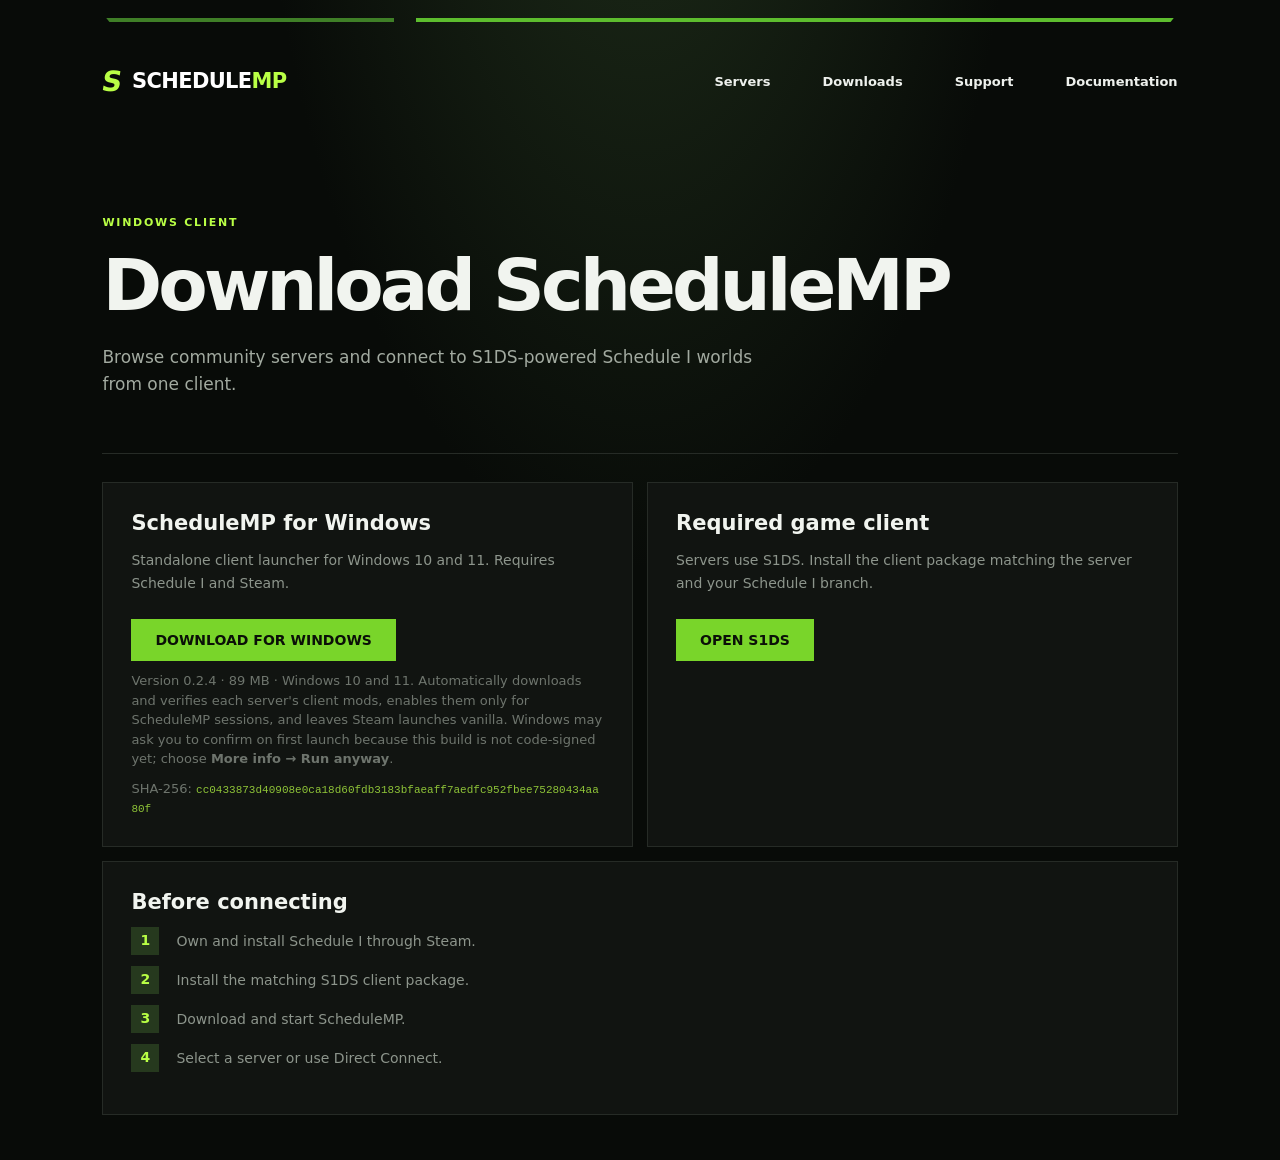
==== commit 67ea3b3d: "Publish launcher 0.2.4 cache refresh fix" ====
--- a/downloads/index.html
+++ b/downloads/index.html
@@ -1 +1 @@
-<!doctype html><html lang="en"><head><meta charset="utf-8"><meta name="viewport" content="width=device-width,initial-scale=1"><title>Downloads — ScheduleMP</title><link rel="stylesheet" href="/styles.css"><link rel="stylesheet" href="/content-pages.css"></head><body><div class="accent-line"></div><header class="topbar"><a class="brand" href="/"><span class="brand-mark">S</span><strong>SCHEDULE<span>MP</span></strong></a><nav><a href="/">Servers</a><a href="/downloads">Downloads</a><a href="/support">Support</a><a href="/docs">Documentation</a></nav></header><main class="content-page"><section class="page-hero"><p class="eyebrow">WINDOWS CLIENT</p><h1>Download ScheduleMP</h1><p>Browse community servers and connect to S1DS-powered Schedule I worlds from one client.</p></section><section class="content-grid"><article class="content-card"><h2>ScheduleMP for Windows</h2><p>Standalone client launcher for Windows 10 and 11. Requires Schedule I and Steam.</p><a class="green-button" href="/files/ScheduleMP.exe">DOWNLOAD FOR WINDOWS</a><p class="note">Version 0.2.3 &middot; 89 MB &middot; Windows 10 and 11. Automatically downloads and verifies each server's client mods, enables them only for ScheduleMP sessions, and leaves Steam launches vanilla. Windows may ask you to confirm on first launch because this build is not code-signed yet; choose <strong>More info &rarr; Run anyway</strong>.</p><p class="note">SHA-256: <code>373c4370443c45ee7b26f1ca01cfc435b730b06119a7e045ae88df75911818dc</code></p></article><article class="content-card"><h2>Required game client</h2><p>Servers use S1DS. Install the client package matching the server and your Schedule I branch.</p><a class="green-button" href="https://s1servers.com/">OPEN S1DS</a></article><article class="content-card wide"><h2>Before connecting</h2><ol class="steps"><li>Own and install Schedule I through Steam.</li><li>Install the matching S1DS client package.</li><li>Download and start ScheduleMP.</li><li>Select a server or use Direct Connect.</li></ol></article></section></main></body></html>
+<!doctype html><html lang="en"><head><meta charset="utf-8"><meta name="viewport" content="width=device-width,initial-scale=1"><title>Downloads — ScheduleMP</title><link rel="stylesheet" href="/styles.css"><link rel="stylesheet" href="/content-pages.css"></head><body><div class="accent-line"></div><header class="topbar"><a class="brand" href="/"><span class="brand-mark">S</span><strong>SCHEDULE<span>MP</span></strong></a><nav><a href="/">Servers</a><a href="/downloads">Downloads</a><a href="/support">Support</a><a href="/docs">Documentation</a></nav></header><main class="content-page"><section class="page-hero"><p class="eyebrow">WINDOWS CLIENT</p><h1>Download ScheduleMP</h1><p>Browse community servers and connect to S1DS-powered Schedule I worlds from one client.</p></section><section class="content-grid"><article class="content-card"><h2>ScheduleMP for Windows</h2><p>Standalone client launcher for Windows 10 and 11. Requires Schedule I and Steam.</p><a class="green-button" href="/files/ScheduleMP.exe">DOWNLOAD FOR WINDOWS</a><p class="note">Version 0.2.4 &middot; 89 MB &middot; Windows 10 and 11. Automatically downloads and verifies each server's client mods, enables them only for ScheduleMP sessions, and leaves Steam launches vanilla. Windows may ask you to confirm on first launch because this build is not code-signed yet; choose <strong>More info &rarr; Run anyway</strong>.</p><p class="note">SHA-256: <code>cc0433873d40908e0ca18d60fdb3183bfaeaff7aedfc952fbee75280434aa80f</code></p></article><article class="content-card"><h2>Required game client</h2><p>Servers use S1DS. Install the client package matching the server and your Schedule I branch.</p><a class="green-button" href="https://s1servers.com/">OPEN S1DS</a></article><article class="content-card wide"><h2>Before connecting</h2><ol class="steps"><li>Own and install Schedule I through Steam.</li><li>Install the matching S1DS client package.</li><li>Download and start ScheduleMP.</li><li>Select a server or use Direct Connect.</li></ol></article></section></main></body></html>
